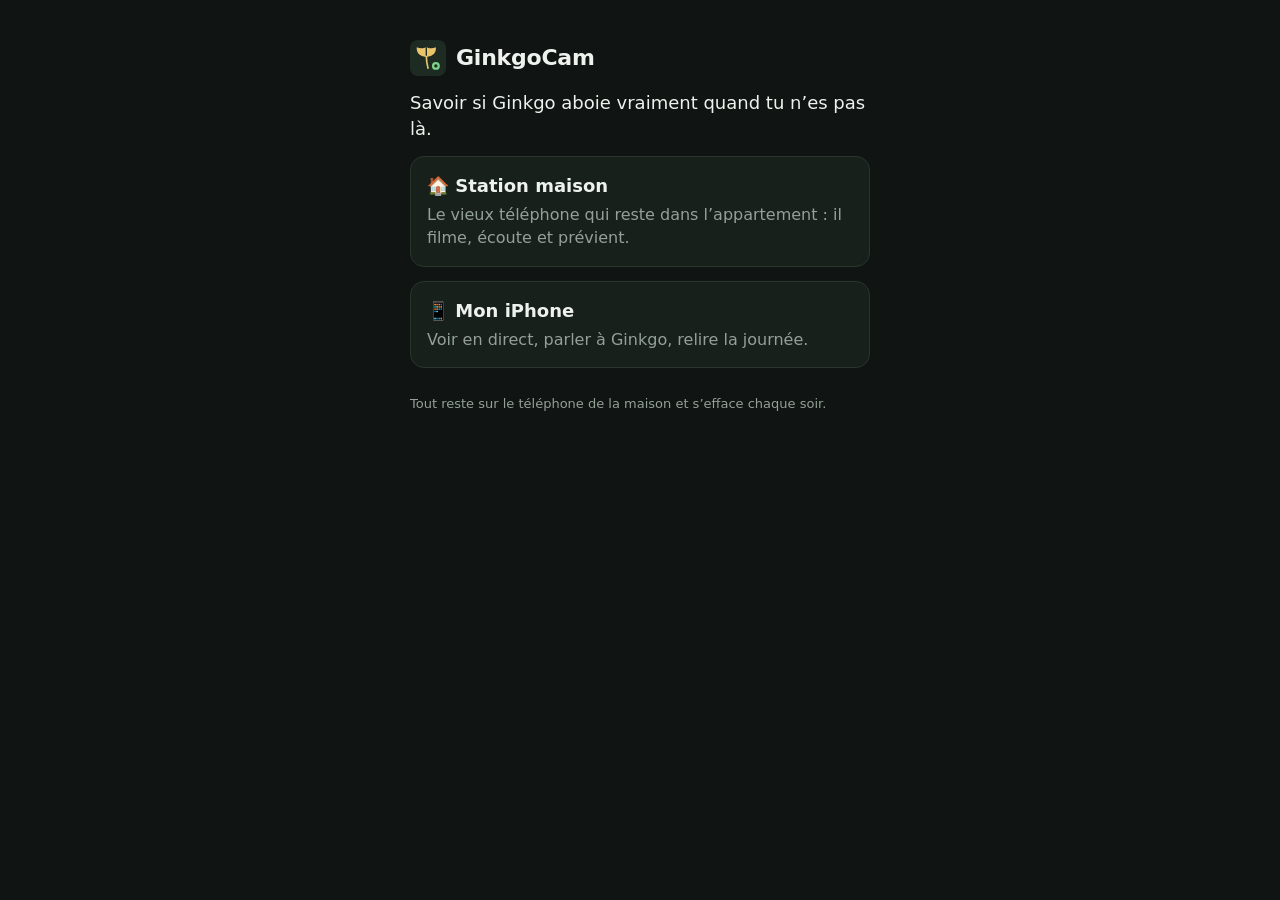
==== index.html @ d2b50363 "Crée GinkgoCam : station maison et vue iPhone pour surveiller les aboiements de Ginkgo" ====
<!doctype html>
<html lang="fr">
<head>
  <meta charset="utf-8">
  <meta name="viewport" content="width=device-width, initial-scale=1, viewport-fit=cover">
  <meta name="theme-color" content="#101412">
  <title>GinkgoCam</title>
  <link rel="manifest" href="manifest.webmanifest">
  <link rel="icon" href="icon.svg" type="image/svg+xml">
  <link rel="apple-touch-icon" href="icon.svg">
  <link rel="stylesheet" href="style.css">
</head>
<body class="index">
  <main class="boot">
    <div class="brand"><img src="icon.svg" alt=""><h1>GinkgoCam</h1></div>
    <p class="lead">Savoir si Ginkgo aboie vraiment quand tu n’es pas là.</p>
    <a class="choice" href="home.html">
      <strong>🏠 Station maison</strong>
      <span>Le vieux téléphone qui reste dans l’appartement : il filme, écoute et prévient.</span>
    </a>
    <a class="choice" href="view.html">
      <strong>📱 Mon iPhone</strong>
      <span>Voir en direct, parler à Ginkgo, relire la journée.</span>
    </a>
    <p class="hint">Tout reste sur le téléphone de la maison et s’efface chaque soir.</p>
  </main>
</body>
</html>
---- style.css ----
:root {
  --bg: #101412;
  --card: #18201b;
  --line: #2a352e;
  --text: #eef2ee;
  --muted: #93a197;
  --accent: #e9c46a;   /* feuille de ginkgo */
  --ok: #7bd389;
  --bad: #ef6f6c;
  --radius: 14px;
  color-scheme: dark;
}
* { box-sizing: border-box; }
html, body { margin: 0; background: var(--bg); color: var(--text); }
body {
  font: 16px/1.45 system-ui, -apple-system, "Segoe UI", Roboto, sans-serif;
  padding: env(safe-area-inset-top) 16px env(safe-area-inset-bottom);
  -webkit-tap-highlight-color: transparent;
}
h1 { font-size: 22px; margin: 0; letter-spacing: -0.01em; }
h2 { font-size: 17px; margin: 0 0 10px; }
.muted { color: var(--muted); }
.small { font-size: 13px; }
.hint { color: var(--muted); font-size: 13px; }
code { background: #0b0e0c; padding: 2px 6px; border-radius: 6px; font-size: 14px; word-break: break-all; color: var(--accent); }

button {
  font: inherit; color: var(--text); background: #26332b; border: 1px solid var(--line);
  border-radius: 10px; padding: 10px 14px; cursor: pointer; min-height: 44px;
}
button:active { transform: scale(0.98); }
button:disabled { opacity: 0.55; }
button.big { background: var(--accent); color: #1b1a12; border: 0; font-weight: 650; padding: 14px 18px; }
button.ghost { background: transparent; }
button.danger { background: var(--bad); color: #1d0c0c; border: 0; font-weight: 600; }
input, select { font: inherit; color: var(--text); background: #0b0e0c; border: 1px solid var(--line); border-radius: 8px; padding: 8px; }
input[type=range] { width: 100%; padding: 0; }
.row { display: flex; gap: 8px; flex-wrap: wrap; align-items: center; margin-top: 10px; }
.row.between { justify-content: space-between; margin-top: 0; }

.brand { display: flex; align-items: center; gap: 10px; }
.brand img { width: 36px; height: 36px; }
.pill { display: inline-block; padding: 3px 10px; border-radius: 99px; font-size: 13px; background: #26332b; color: var(--muted); }
.pill[data-state=on], .pill[data-ok="1"] { background: rgba(123, 211, 137, 0.15); color: var(--ok); }

/* ---------- accueil & démarrage */
.boot { max-width: 460px; margin: 0 auto; padding: 40px 0; display: flex; flex-direction: column; gap: 14px; }
.lead { font-size: 18px; margin: 0; }
.choice { display: block; text-decoration: none; color: var(--text); background: var(--card); border: 1px solid var(--line); border-radius: var(--radius); padding: 16px; }
.choice strong { display: block; font-size: 18px; margin-bottom: 4px; }
.choice span { color: var(--muted); }

/* ---------- station maison */
body.home { padding: 0; overflow: hidden; height: 100dvh; }
body.home .boot { padding: 40px 16px; }
.live { display: none; position: fixed; inset: 0; }
body.running .boot { display: none; }
body.running .live { display: block; }
.home #cam, .home #remote { position: absolute; inset: 0; width: 100%; height: 100%; object-fit: cover; background: #000; }
.home #remote { display: none; object-fit: contain; z-index: 2; }
body.home.in-call #remote { display: block; }
body.in-call .hud .panel { display: none; }
.hud { position: absolute; inset: 0; display: flex; flex-direction: column; justify-content: space-between; padding: max(12px, env(safe-area-inset-top)) 12px max(12px, env(safe-area-inset-bottom)); z-index: 3; pointer-events: none; }
.hud > * { pointer-events: auto; }
.hud .top { display: flex; justify-content: space-between; gap: 8px; }
.hud .pill { background: rgba(0, 0, 0, 0.55); backdrop-filter: blur(6px); }
.hud .pill[data-state=on], .hud .pill[data-ok="1"] { background: rgba(20, 60, 30, 0.75); }
.panel { background: rgba(10, 14, 12, 0.78); backdrop-filter: blur(10px); border-radius: var(--radius); padding: 12px; max-width: 520px; width: 100%; margin: 0 auto; }
.panel .row { margin-top: 8px; }
.panel button { flex: 1 1 auto; padding: 8px 10px; font-size: 14px; }
.meter { display: grid; grid-template-columns: 48px 1fr auto; align-items: center; gap: 8px; font-size: 13px; color: var(--muted); margin: 4px 0; }
.meter i { display: block; height: 8px; background: #0b0e0c; border-radius: 99px; overflow: hidden; }
.meter b { display: block; height: 100%; width: 0; background: var(--muted); transition: width 0.25s; }
.meter.dog b { background: var(--accent); }
.meter em { font-style: normal; min-width: 38px; text-align: right; }
.heard { margin: 6px 0 2px; font-size: 14px; color: var(--muted); }
.heard strong { color: var(--text); }
.sum { margin: 4px 0; font-weight: 600; }
.events { list-style: none; margin: 0; padding: 0; font-size: 13px; color: var(--muted); max-height: 92px; overflow: auto; }
.events li.bark { color: var(--accent); }
.saver { display: none; position: fixed; inset: 0; background: #000; z-index: 10; flex-direction: column; align-items: center; justify-content: center; text-align: center; padding: 16px; }
.saver p { margin: 4px; }
body.running.dim:not(.in-call) .saver { display: flex; }

dialog { background: var(--card); color: var(--text); border: 1px solid var(--line); border-radius: var(--radius); width: min(520px, calc(100vw - 32px)); max-height: calc(100dvh - 32px); padding: 16px; }
dialog::backdrop { background: rgba(0, 0, 0, 0.6); }
fieldset { border: 1px solid var(--line); border-radius: 10px; margin: 0 0 12px; padding: 10px 12px; display: flex; flex-direction: column; gap: 8px; }
legend { color: var(--accent); padding: 0 4px; font-size: 14px; }
fieldset label { display: flex; flex-direction: column; gap: 4px; font-size: 14px; }
fieldset label:has(input[type=radio]), fieldset label:has(input[type=checkbox]) { flex-direction: row; align-items: center; gap: 8px; }
.days { display: flex; gap: 6px; flex-wrap: wrap; }
.days label { background: #0b0e0c; border: 1px solid var(--line); border-radius: 8px; padding: 4px 8px; }
.steps { padding-left: 20px; margin: 0 0 10px; }
.steps li { margin-bottom: 8px; }
.qr { background: #fff; border-radius: 10px; padding: 8px; width: min(260px, 100%); margin: 0 auto; }
.qr svg { display: block; width: 100%; height: auto; }
#pair-link { width: 100%; margin-top: 10px; font-size: 12px; }

/* ---------- vue iPhone */
body.view { padding-bottom: calc(24px + env(safe-area-inset-bottom)); }
.bar { display: flex; align-items: center; justify-content: space-between; padding: 14px 0; position: sticky; top: 0; background: var(--bg); z-index: 1; }
.card { background: var(--card); border: 1px solid var(--line); border-radius: var(--radius); padding: 14px; margin: 0 auto 12px; max-width: 640px; }
.unpaired-msg { display: none; }
body.unpaired .unpaired-msg { display: block; }
body.unpaired .paired { display: none; }
.home-card .meter { grid-template-columns: 48px 1fr; }
.kpis { display: grid; grid-template-columns: repeat(3, 1fr); gap: 8px; }
.kpis div { background: #0b0e0c; border-radius: 10px; padding: 10px; display: flex; flex-direction: column; }
.kpis b { font-size: 20px; color: var(--accent); }
.kpis span { color: var(--muted); font-size: 12px; }
.verdict { margin: 10px 0; }
.chart { display: flex; align-items: flex-end; gap: 3px; height: 90px; padding-top: 6px; }
.chart .col { flex: 1; display: flex; flex-direction: column; justify-content: flex-end; height: 100%; }
.chart .col i { display: block; background: var(--accent); border-radius: 3px 3px 0 0; min-height: 2px; opacity: 0.9; }
.chart .col span { font-size: 10px; color: var(--muted); text-align: center; height: 14px; }
.timeline { list-style: none; margin: 0; padding: 0; }
.timeline li { display: grid; grid-template-columns: 46px 1fr auto; gap: 8px; align-items: center; padding: 8px 0; border-top: 1px solid var(--line); }
.timeline li:first-child { border-top: 0; }
.timeline time { color: var(--muted); font-size: 13px; font-variant-numeric: tabular-nums; }
.timeline li.bark strong { color: var(--accent); }
.timeline small { display: block; color: var(--muted); }
.timeline li.sound, .timeline li.system { font-size: 14px; }
.timeline button { padding: 6px 10px; min-height: 36px; font-size: 13px; }

.call { display: none; position: fixed; inset: 0; background: #000; z-index: 20; }
body.in-call .call { display: block; }
.call #remote { display: block; position: absolute; inset: 0; width: 100%; height: 100%; object-fit: contain; }
.call #self { position: absolute; top: max(14px, env(safe-area-inset-top)); right: 14px; width: 28vw; max-width: 140px; aspect-ratio: 3/4; object-fit: cover; border-radius: 12px; border: 2px solid rgba(255, 255, 255, 0.4); transform: scaleX(-1); }
.live-msg { position: absolute; left: 16px; right: 16px; top: 45%; text-align: center; color: var(--muted); }
.call-bar { position: absolute; left: 0; right: 0; bottom: 0; display: flex; gap: 8px; padding: 12px 16px max(16px, env(safe-area-inset-bottom)); background: linear-gradient(transparent, rgba(0, 0, 0, 0.8)); }
.call-bar button { flex: 1; font-size: 14px; padding: 12px 6px; }
#btn-mic[data-on="1"] { background: var(--ok); color: #0c1a10; border: 0; font-weight: 650; }
#clip-video { width: 100%; max-height: 70dvh; background: #000; border-radius: 10px; }
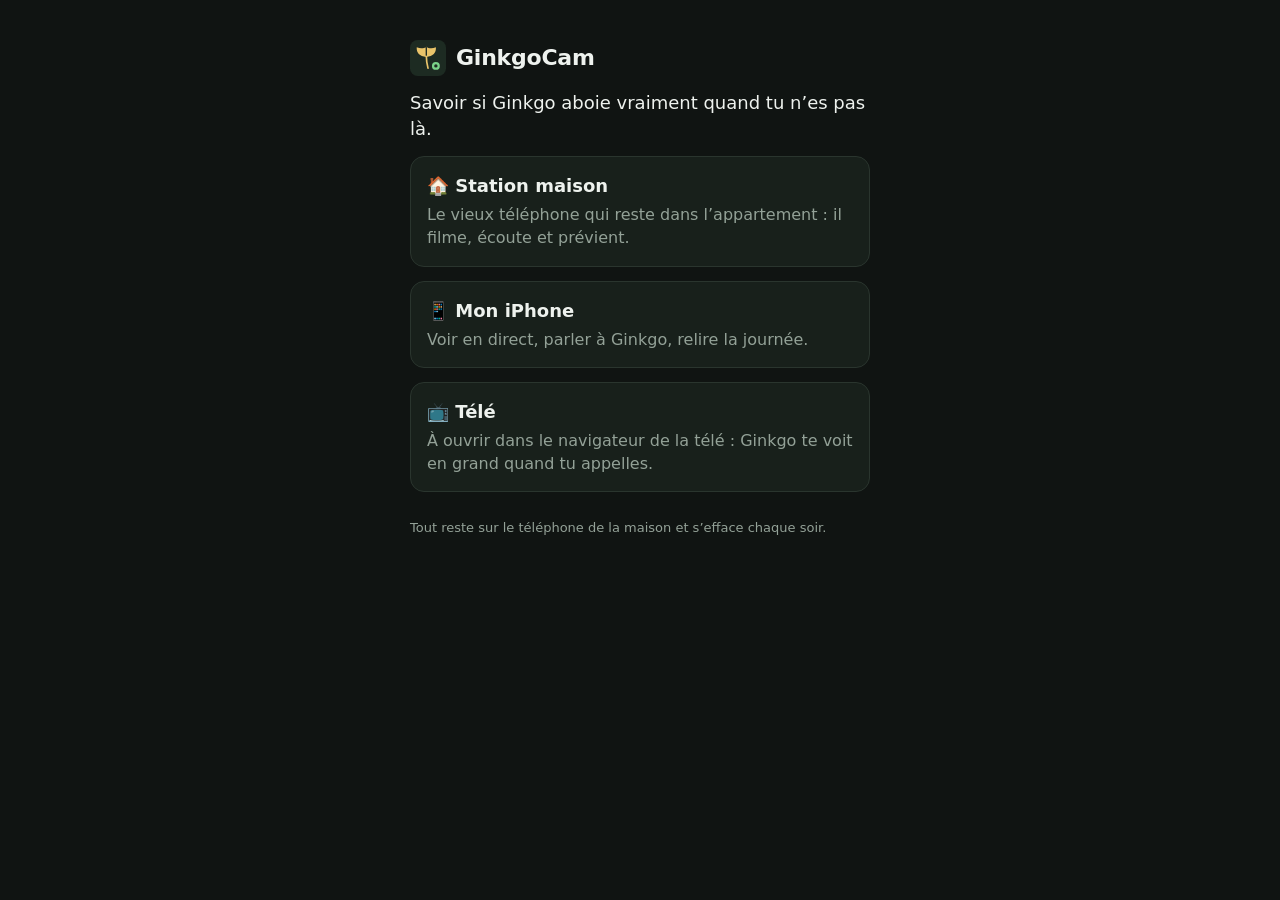
==== commit 74ad162a: "Ajoute l'affichage sur la télé : association par code, renvoi de l'appel et son confirmé par la télé" ====
--- a/index.html
+++ b/index.html
@@ -7,8 +7,14 @@
   <title>GinkgoCam</title>
   <link rel="manifest" href="manifest.webmanifest">
   <link rel="icon" href="icon.svg" type="image/svg+xml">
-  <link rel="apple-touch-icon" href="icon.svg">
+  <link rel="apple-touch-icon" href="icon-180.png">
   <link rel="stylesheet" href="style.css">
+  <script>
+    // iPhone déjà appairé (et ce n'est pas la station) : on va directement à la vue.
+    try {
+      if (localStorage.getItem('ginkgocam.view') && !localStorage.getItem('ginkgocam.home')) location.replace('view.html');
+    } catch (e) { /* stockage bloqué */ }
+  </script>
 </head>
 <body class="index">
   <main class="boot">
@@ -22,6 +28,10 @@
       <strong>📱 Mon iPhone</strong>
       <span>Voir en direct, parler à Ginkgo, relire la journée.</span>
     </a>
+    <a class="choice" href="tv.html">
+      <strong>📺 Télé</strong>
+      <span>À ouvrir dans le navigateur de la télé : Ginkgo te voit en grand quand tu appelles.</span>
+    </a>
     <p class="hint">Tout reste sur le téléphone de la maison et s’efface chaque soir.</p>
   </main>
 </body>
--- a/style.css
+++ b/style.css
@@ -95,11 +95,15 @@
 .qr { background: #fff; border-radius: 10px; padding: 8px; width: min(260px, 100%); margin: 0 auto; }
 .qr svg { display: block; width: 100%; height: auto; }
 #pair-link { width: 100%; margin-top: 10px; font-size: 12px; }
+h2.sep { margin-top: 22px; padding-top: 14px; border-top: 1px solid var(--line); }
+#tv-code { font-size: 20px; letter-spacing: 3px; width: 9em; }
 
 /* ---------- vue iPhone */
 body.view { padding-bottom: calc(24px + env(safe-area-inset-bottom)); }
 .bar { display: flex; align-items: center; justify-content: space-between; padding: 14px 0; position: sticky; top: 0; background: var(--bg); z-index: 1; }
 .card { background: var(--card); border: 1px solid var(--line); border-radius: var(--radius); padding: 14px; margin: 0 auto 12px; max-width: 640px; }
+.install { border-color: var(--accent); }
+[hidden] { display: none !important; }
 .unpaired-msg { display: none; }
 body.unpaired .unpaired-msg { display: block; }
 body.unpaired .paired { display: none; }
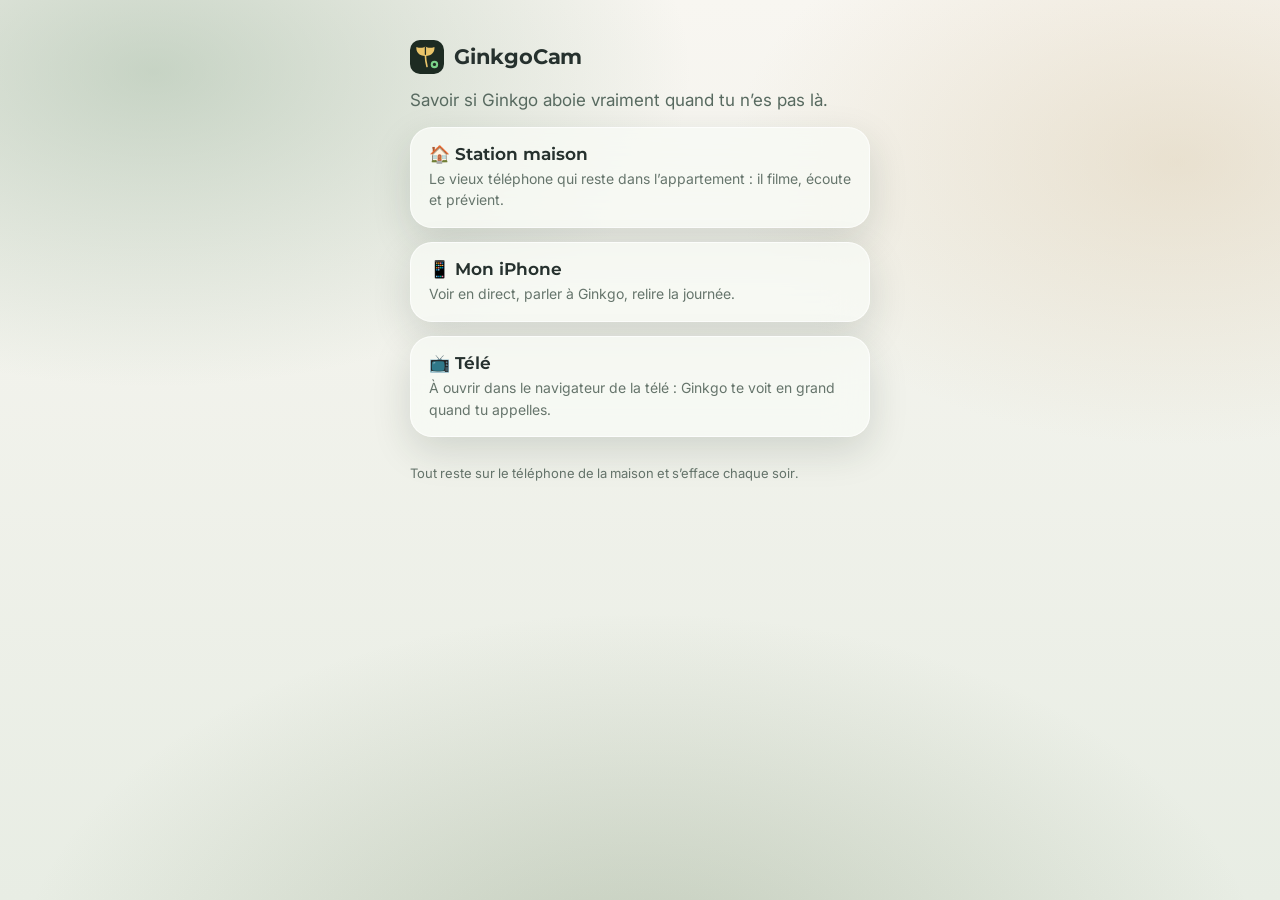
==== commit 2f09b544: "Applique le style Glass V3 (verre, capsules, Inter/Montserrat, clair/sombre) et affine la barre d'ap" ====
--- a/index.html
+++ b/index.html
@@ -3,7 +3,11 @@
 <head>
   <meta charset="utf-8">
   <meta name="viewport" content="width=device-width, initial-scale=1, viewport-fit=cover">
-  <meta name="theme-color" content="#101412">
+  <meta name="theme-color" content="#EEF1EA" media="(prefers-color-scheme: light)">
+  <meta name="theme-color" content="#18201C" media="(prefers-color-scheme: dark)">
+  <link rel="preconnect" href="https://fonts.googleapis.com">
+  <link rel="preconnect" href="https://fonts.gstatic.com" crossorigin>
+  <link rel="stylesheet" href="https://fonts.googleapis.com/css2?family=Inter:wght@400;500;600&family=Montserrat:wght@600;700&display=swap">
   <title>GinkgoCam</title>
   <link rel="manifest" href="manifest.webmanifest">
   <link rel="icon" href="icon.svg" type="image/svg+xml">
--- a/style.css
+++ b/style.css
@@ -1,137 +1,274 @@
+/* GinkgoCam — style « Glass » repris de la charte BXR Glass V3
+   (Documents\BXR\docs\design\BXR_DESIGN_SYSTEM_GLASS_V3.md) : verre dépoli, capsules, Inter / Montserrat,
+   palette forêt-sauge-ivoire, thèmes clair / sombre suivant le téléphone. */
+
 :root {
-  --bg: #101412;
-  --card: #18201b;
-  --line: #2a352e;
-  --text: #eef2ee;
-  --muted: #93a197;
-  --accent: #e9c46a;   /* feuille de ginkgo */
-  --ok: #7bd389;
-  --bad: #ef6f6c;
-  --radius: 14px;
-  color-scheme: dark;
-}
+  /* marque (§2.1) */
+  --forest: #2F5D3A;
+  --sage: #8CAA8F;
+  --terracotta: #C97955;
+  /* statuts opérationnels (§2.2) — jamais seuls : toujours avec un texte */
+  --st-ok: #397C50;
+  --st-live: #397CB6;
+  --st-wait: #D99A3D;
+  --st-bad: #D75B55;
+  --st-off: #8B8E90;
+
+  /* mode clair (§2.3) */
+  --primary: #2F5D3A;
+  --text: #26312E;
+  --text-2: #586A60;
+  --muted: #66756C;
+  --glass-light: rgba(248, 250, 246, 0.58);
+  --glass: rgba(248, 250, 246, 0.80);
+  --glass-strong: rgba(248, 250, 246, 0.94);
+  --stroke: rgba(255, 255, 255, 0.66);
+  --stroke-contrast: rgba(68, 93, 75, 0.15);
+  --inset: rgba(226, 234, 224, 0.76);
+  --shadow: 0 14px 38px rgba(30, 45, 34, 0.15);
+  --on-primary: #F8F6F1;
+  --bg: #EEF1EA;
+  --bg-art:
+    radial-gradient(60% 50% at 12% 8%, rgba(140, 170, 143, 0.45), transparent 70%),
+    radial-gradient(50% 45% at 92% 18%, rgba(214, 195, 161, 0.40), transparent 70%),
+    radial-gradient(70% 60% at 50% 110%, rgba(107, 127, 91, 0.30), transparent 70%),
+    linear-gradient(180deg, #F8F6F1 0%, #E8EDE4 100%);
+  --blur: blur(20px) saturate(1.35);
+  --r-win: 22px;
+  --r-card: 14px;
+  --font: Inter, system-ui, -apple-system, "Segoe UI", Roboto, sans-serif;
+  --font-title: Montserrat, Inter, system-ui, sans-serif;
+  color-scheme: light;
+}
+
+/* mode sombre (§2.4) — suit le réglage du téléphone */
+@media (prefers-color-scheme: dark) {
+  :root {
+    --primary: #9DBFA4;
+    --text: #F5F6F2;
+    --text-2: #D4DFD5;
+    --muted: #BECFC1;
+    --glass-light: rgba(31, 42, 36, 0.63);
+    --glass: rgba(30, 40, 35, 0.82);
+    --glass-strong: rgba(29, 38, 34, 0.95);
+    --stroke: rgba(255, 255, 255, 0.15);
+    --stroke-contrast: rgba(255, 255, 255, 0.10);
+    --inset: rgba(66, 83, 72, 0.78);
+    --shadow: 0 16px 42px rgba(0, 0, 0, 0.35);
+    --on-primary: #17221B;
+    --bg: #18201C;
+    --bg-art:
+      radial-gradient(60% 50% at 10% 5%, rgba(57, 124, 80, 0.30), transparent 70%),
+      radial-gradient(50% 45% at 95% 20%, rgba(201, 121, 85, 0.16), transparent 70%),
+      radial-gradient(70% 60% at 50% 110%, rgba(107, 127, 91, 0.25), transparent 70%),
+      linear-gradient(180deg, #1C2621 0%, #141A17 100%);
+    color-scheme: dark;
+  }
+}
+
+/* verre indisponible ou transparence réduite : surfaces opaques (§3, dégradation gracieuse) */
+@supports not ((backdrop-filter: blur(1px)) or (-webkit-backdrop-filter: blur(1px))) {
+  :root { --glass-light: var(--glass-strong); --glass: var(--glass-strong); }
+}
+@media (prefers-reduced-transparency: reduce) {
+  :root { --glass-light: var(--glass-strong); --glass: var(--glass-strong); --blur: none; }
+}
+
 * { box-sizing: border-box; }
-html, body { margin: 0; background: var(--bg); color: var(--text); }
+html { background: var(--bg); }
 body {
-  font: 16px/1.45 system-ui, -apple-system, "Segoe UI", Roboto, sans-serif;
+  margin: 0; color: var(--text); background: var(--bg-art); background-attachment: fixed; min-height: 100dvh;
+  font: 15px/1.45 var(--font);
   padding: env(safe-area-inset-top) 16px env(safe-area-inset-bottom);
   -webkit-tap-highlight-color: transparent;
-}
-h1 { font-size: 22px; margin: 0; letter-spacing: -0.01em; }
-h2 { font-size: 17px; margin: 0 0 10px; }
+  font-variant-numeric: tabular-nums;
+}
+h1, h2 { font-family: var(--font-title); letter-spacing: -0.01em; }
+h1 { font-size: 21px; font-weight: 700; margin: 0; }
+h2 { font-size: 16px; font-weight: 650; margin: 0 0 10px; }
 .muted { color: var(--muted); }
 .small { font-size: 13px; }
 .hint { color: var(--muted); font-size: 13px; }
-code { background: #0b0e0c; padding: 2px 6px; border-radius: 6px; font-size: 14px; word-break: break-all; color: var(--accent); }
-
+code {
+  background: var(--inset); padding: 3px 8px; border-radius: 8px; font-size: 13px; word-break: break-all;
+  color: var(--primary); font-family: ui-monospace, "SF Mono", Consolas, monospace;
+}
+
+/* surfaces de verre */
+.glass, .card, dialog, .panel, .pill, .bar, .call-bar button, .choice {
+  -webkit-backdrop-filter: var(--blur); backdrop-filter: var(--blur);
+}
+
+/* ---------- boutons : capsules (§5) */
 button {
-  font: inherit; color: var(--text); background: #26332b; border: 1px solid var(--line);
-  border-radius: 10px; padding: 10px 14px; cursor: pointer; min-height: 44px;
-}
-button:active { transform: scale(0.98); }
-button:disabled { opacity: 0.55; }
-button.big { background: var(--accent); color: #1b1a12; border: 0; font-weight: 650; padding: 14px 18px; }
+  font: 500 14px/1 var(--font); color: var(--text);
+  background: var(--glass-light); border: 1px solid var(--stroke-contrast);
+  border-radius: 999px; padding: 0 16px; min-height: 40px; cursor: pointer;
+  -webkit-backdrop-filter: var(--blur); backdrop-filter: var(--blur);
+  transition: transform 120ms ease, background 140ms ease, box-shadow 140ms ease;
+}
+button:hover { background: var(--glass); }
+button:active { transform: scale(0.97); }
+button:focus-visible, input:focus-visible, summary:focus-visible, a:focus-visible { outline: 2px solid var(--primary); outline-offset: 2px; }
+button:disabled { opacity: 0.5; cursor: default; }
+button.big { background: var(--primary); color: var(--on-primary); border-color: transparent; font-weight: 600; min-height: 44px; padding: 0 20px; box-shadow: var(--shadow); }
 button.ghost { background: transparent; }
-button.danger { background: var(--bad); color: #1d0c0c; border: 0; font-weight: 600; }
-input, select { font: inherit; color: var(--text); background: #0b0e0c; border: 1px solid var(--line); border-radius: 8px; padding: 8px; }
-input[type=range] { width: 100%; padding: 0; }
+button.danger { background: var(--st-bad); color: #fff; border-color: transparent; font-weight: 600; }
+input, select {
+  font: 15px var(--font); color: var(--text); background: var(--inset);
+  border: 1px solid var(--stroke-contrast); border-radius: 12px; padding: 9px 12px; min-height: 40px;
+}
+input[type=range] { width: 100%; padding: 0; background: none; border: 0; accent-color: var(--primary); }
+input[type=radio], input[type=checkbox] { accent-color: var(--primary); min-height: 0; }
 .row { display: flex; gap: 8px; flex-wrap: wrap; align-items: center; margin-top: 10px; }
 .row.between { justify-content: space-between; margin-top: 0; }
 
 .brand { display: flex; align-items: center; gap: 10px; }
-.brand img { width: 36px; height: 36px; }
-.pill { display: inline-block; padding: 3px 10px; border-radius: 99px; font-size: 13px; background: #26332b; color: var(--muted); }
-.pill[data-state=on], .pill[data-ok="1"] { background: rgba(123, 211, 137, 0.15); color: var(--ok); }
+.brand img { width: 34px; height: 34px; border-radius: 10px; }
+.pill {
+  display: inline-flex; align-items: center; gap: 6px; padding: 4px 11px; border-radius: 999px; font-size: 12.5px; font-weight: 500;
+  background: var(--glass-light); border: 1px solid var(--stroke-contrast); color: var(--text-2);
+  white-space: nowrap; max-width: 62vw; overflow: hidden; text-overflow: ellipsis;
+}
+.pill::before { content: ""; width: 7px; height: 7px; border-radius: 50%; background: var(--st-off); }
+.pill[data-state=on]::before, .pill[data-ok="1"]::before { background: var(--st-ok); }
+.pill[data-state=on], .pill[data-ok="1"] { color: var(--text); }
 
 /* ---------- accueil & démarrage */
 .boot { max-width: 460px; margin: 0 auto; padding: 40px 0; display: flex; flex-direction: column; gap: 14px; }
-.lead { font-size: 18px; margin: 0; }
-.choice { display: block; text-decoration: none; color: var(--text); background: var(--card); border: 1px solid var(--line); border-radius: var(--radius); padding: 16px; }
-.choice strong { display: block; font-size: 18px; margin-bottom: 4px; }
-.choice span { color: var(--muted); }
-
-/* ---------- station maison */
+.lead { font-size: 17px; margin: 0; color: var(--text-2); }
+.choice {
+  display: block; text-decoration: none; color: var(--text); background: var(--glass);
+  border: 1px solid var(--stroke); border-radius: var(--r-win); padding: 16px 18px; box-shadow: var(--shadow);
+  transition: transform 140ms ease;
+}
+.choice:active { transform: scale(0.98); }
+.choice strong { display: block; font: 650 17px var(--font-title); margin-bottom: 4px; }
+.choice span { color: var(--muted); font-size: 14px; }
+
+/* ---------- station maison (plein écran vidéo, panneau de verre compact) */
 body.home { padding: 0; overflow: hidden; height: 100dvh; }
 body.home .boot { padding: 40px 16px; }
-.live { display: none; position: fixed; inset: 0; }
+.live { display: none; position: fixed; inset: 0; background: #000; }
 body.running .boot { display: none; }
 body.running .live { display: block; }
 .home #cam, .home #remote { position: absolute; inset: 0; width: 100%; height: 100%; object-fit: cover; background: #000; }
 .home #remote { display: none; object-fit: contain; z-index: 2; }
 body.home.in-call #remote { display: block; }
 body.in-call .hud .panel { display: none; }
-.hud { position: absolute; inset: 0; display: flex; flex-direction: column; justify-content: space-between; padding: max(12px, env(safe-area-inset-top)) 12px max(12px, env(safe-area-inset-bottom)); z-index: 3; pointer-events: none; }
+.hud {
+  position: absolute; inset: 0; display: flex; flex-direction: column; justify-content: space-between; z-index: 3; pointer-events: none;
+  padding: max(10px, env(safe-area-inset-top)) 10px max(10px, env(safe-area-inset-bottom));
+}
 .hud > * { pointer-events: auto; }
 .hud .top { display: flex; justify-content: space-between; gap: 8px; }
-.hud .pill { background: rgba(0, 0, 0, 0.55); backdrop-filter: blur(6px); }
-.hud .pill[data-state=on], .hud .pill[data-ok="1"] { background: rgba(20, 60, 30, 0.75); }
-.panel { background: rgba(10, 14, 12, 0.78); backdrop-filter: blur(10px); border-radius: var(--radius); padding: 12px; max-width: 520px; width: 100%; margin: 0 auto; }
-.panel .row { margin-top: 8px; }
-.panel button { flex: 1 1 auto; padding: 8px 10px; font-size: 14px; }
-.meter { display: grid; grid-template-columns: 48px 1fr auto; align-items: center; gap: 8px; font-size: 13px; color: var(--muted); margin: 4px 0; }
-.meter i { display: block; height: 8px; background: #0b0e0c; border-radius: 99px; overflow: hidden; }
-.meter b { display: block; height: 100%; width: 0; background: var(--muted); transition: width 0.25s; }
-.meter.dog b { background: var(--accent); }
-.meter em { font-style: normal; min-width: 38px; text-align: right; }
-.heard { margin: 6px 0 2px; font-size: 14px; color: var(--muted); }
+.panel {
+  background: var(--glass); border: 1px solid var(--stroke); border-radius: var(--r-win); box-shadow: var(--shadow);
+  padding: 10px 12px; max-width: 520px; width: 100%; margin: 0 auto;
+}
+.panel .row { margin-top: 8px; gap: 6px; }
+.panel button { flex: 1 1 auto; min-height: 36px; padding: 0 10px; font-size: 13px; }
+.meter { display: grid; grid-template-columns: 44px 1fr auto; align-items: center; gap: 8px; font-size: 12px; color: var(--muted); margin: 3px 0; }
+.meter i { display: block; height: 6px; background: var(--inset); border-radius: 99px; overflow: hidden; }
+.meter b { display: block; height: 100%; width: 0; background: var(--sage); border-radius: 99px; transition: width 0.25s; }
+.meter.dog b { background: var(--terracotta); }
+.meter em { font-style: normal; min-width: 34px; text-align: right; }
+.heard { margin: 4px 0 2px; font-size: 13px; color: var(--muted); }
 .heard strong { color: var(--text); }
-.sum { margin: 4px 0; font-weight: 600; }
-.events { list-style: none; margin: 0; padding: 0; font-size: 13px; color: var(--muted); max-height: 92px; overflow: auto; }
-.events li.bark { color: var(--accent); }
-.saver { display: none; position: fixed; inset: 0; background: #000; z-index: 10; flex-direction: column; align-items: center; justify-content: center; text-align: center; padding: 16px; }
+.sum { margin: 4px 0; font-weight: 600; font-size: 14px; }
+.events { list-style: none; margin: 0; padding: 0; font-size: 12.5px; color: var(--muted); max-height: 58px; overflow: auto; }
+.events li.bark { color: var(--terracotta); }
+.saver {
+  display: none; position: fixed; inset: 0; background: #000; color: #9aa69e; z-index: 10;
+  flex-direction: column; align-items: center; justify-content: center; text-align: center; padding: 16px;
+}
 .saver p { margin: 4px; }
 body.running.dim:not(.in-call) .saver { display: flex; }
-
-dialog { background: var(--card); color: var(--text); border: 1px solid var(--line); border-radius: var(--radius); width: min(520px, calc(100vw - 32px)); max-height: calc(100dvh - 32px); padding: 16px; }
-dialog::backdrop { background: rgba(0, 0, 0, 0.6); }
-fieldset { border: 1px solid var(--line); border-radius: 10px; margin: 0 0 12px; padding: 10px 12px; display: flex; flex-direction: column; gap: 8px; }
-legend { color: var(--accent); padding: 0 4px; font-size: 14px; }
+@media (max-height: 640px) { .events { display: none; } }
+
+/* ---------- fenêtres de dialogue (glass/strong) */
+dialog {
+  background: var(--glass-strong); color: var(--text); border: 1px solid var(--stroke); border-radius: var(--r-win);
+  box-shadow: var(--shadow); width: min(520px, calc(100vw - 24px)); max-height: calc(100dvh - 32px); padding: 18px;
+}
+dialog::backdrop { background: rgba(20, 28, 23, 0.45); -webkit-backdrop-filter: blur(6px); backdrop-filter: blur(6px); }
+fieldset { border: 1px solid var(--stroke-contrast); border-radius: var(--r-card); margin: 0 0 12px; padding: 10px 12px; display: flex; flex-direction: column; gap: 8px; background: var(--inset); }
+legend { color: var(--primary); padding: 0 4px; font: 600 13px var(--font-title); }
 fieldset label { display: flex; flex-direction: column; gap: 4px; font-size: 14px; }
 fieldset label:has(input[type=radio]), fieldset label:has(input[type=checkbox]) { flex-direction: row; align-items: center; gap: 8px; }
 .days { display: flex; gap: 6px; flex-wrap: wrap; }
-.days label { background: #0b0e0c; border: 1px solid var(--line); border-radius: 8px; padding: 4px 8px; }
+.days label { background: var(--glass); border: 1px solid var(--stroke-contrast); border-radius: 999px; padding: 4px 10px; }
 .steps { padding-left: 20px; margin: 0 0 10px; }
 .steps li { margin-bottom: 8px; }
-.qr { background: #fff; border-radius: 10px; padding: 8px; width: min(260px, 100%); margin: 0 auto; }
+.qr { background: #fff; border-radius: var(--r-card); padding: 8px; width: min(240px, 100%); margin: 0 auto; }
 .qr svg { display: block; width: 100%; height: auto; }
 #pair-link { width: 100%; margin-top: 10px; font-size: 12px; }
-h2.sep { margin-top: 22px; padding-top: 14px; border-top: 1px solid var(--line); }
+h2.sep { margin-top: 22px; padding-top: 14px; border-top: 1px solid var(--stroke-contrast); }
 #tv-code { font-size: 20px; letter-spacing: 3px; width: 9em; }
 
 /* ---------- vue iPhone */
 body.view { padding-bottom: calc(24px + env(safe-area-inset-bottom)); }
-.bar { display: flex; align-items: center; justify-content: space-between; padding: 14px 0; position: sticky; top: 0; background: var(--bg); z-index: 1; }
-.card { background: var(--card); border: 1px solid var(--line); border-radius: var(--radius); padding: 14px; margin: 0 auto 12px; max-width: 640px; }
-.install { border-color: var(--accent); }
+.bar {
+  display: flex; align-items: center; justify-content: space-between; position: sticky; top: max(8px, env(safe-area-inset-top)); z-index: 5;
+  margin: 8px auto 14px; max-width: 640px; padding: 6px 8px 6px 10px; min-height: 48px;
+  background: var(--glass); border: 1px solid var(--stroke); border-radius: 999px; box-shadow: var(--shadow);
+}
+.bar h1 { font-size: 17px; }
+.bar .brand img { width: 30px; height: 30px; }
+.card {
+  background: var(--glass); border: 1px solid var(--stroke); border-radius: var(--r-win); box-shadow: var(--shadow);
+  padding: 16px; margin: 0 auto 12px; max-width: 640px;
+}
+.install { border-color: var(--sage); }
 [hidden] { display: none !important; }
 .unpaired-msg { display: none; }
 body.unpaired .unpaired-msg { display: block; }
 body.unpaired .paired { display: none; }
-.home-card .meter { grid-template-columns: 48px 1fr; }
+.home-card .meter { grid-template-columns: 44px 1fr; }
 .kpis { display: grid; grid-template-columns: repeat(3, 1fr); gap: 8px; }
-.kpis div { background: #0b0e0c; border-radius: 10px; padding: 10px; display: flex; flex-direction: column; }
-.kpis b { font-size: 20px; color: var(--accent); }
+.kpis div { background: var(--inset); border-radius: var(--r-card); padding: 10px; display: flex; flex-direction: column; }
+.kpis b { font: 700 20px var(--font-title); color: var(--primary); }
 .kpis span { color: var(--muted); font-size: 12px; }
 .verdict { margin: 10px 0; }
-.chart { display: flex; align-items: flex-end; gap: 3px; height: 90px; padding-top: 6px; }
+.chart { display: flex; align-items: flex-end; gap: 3px; height: 88px; padding-top: 6px; }
 .chart .col { flex: 1; display: flex; flex-direction: column; justify-content: flex-end; height: 100%; }
-.chart .col i { display: block; background: var(--accent); border-radius: 3px 3px 0 0; min-height: 2px; opacity: 0.9; }
+.chart .col i { display: block; background: var(--terracotta); border-radius: 4px 4px 1px 1px; min-height: 2px; opacity: 0.85; }
 .chart .col span { font-size: 10px; color: var(--muted); text-align: center; height: 14px; }
 .timeline { list-style: none; margin: 0; padding: 0; }
-.timeline li { display: grid; grid-template-columns: 46px 1fr auto; gap: 8px; align-items: center; padding: 8px 0; border-top: 1px solid var(--line); }
+.timeline li { display: grid; grid-template-columns: 44px 1fr auto; gap: 8px; align-items: center; padding: 9px 0; border-top: 1px solid var(--stroke-contrast); }
 .timeline li:first-child { border-top: 0; }
-.timeline time { color: var(--muted); font-size: 13px; font-variant-numeric: tabular-nums; }
-.timeline li.bark strong { color: var(--accent); }
+.timeline time { color: var(--muted); font-size: 13px; }
+.timeline li.bark strong { color: var(--terracotta); }
 .timeline small { display: block; color: var(--muted); }
 .timeline li.sound, .timeline li.system { font-size: 14px; }
-.timeline button { padding: 6px 10px; min-height: 36px; font-size: 13px; }
-
+.timeline button { min-height: 32px; padding: 0 12px; font-size: 13px; }
+details summary { cursor: pointer; list-style: none; padding: 2px 0; }
+details summary::-webkit-details-marker { display: none; }
+details summary::after { content: " ▾"; color: var(--muted); }
+details[open] summary::after { content: " ▴"; }
+details[open] summary { margin-bottom: 10px; }
+
+/* direct plein écran : barre de commandes fine, qui ne cache plus le bas de l'image */
 .call { display: none; position: fixed; inset: 0; background: #000; z-index: 20; }
 body.in-call .call { display: block; }
 .call #remote { display: block; position: absolute; inset: 0; width: 100%; height: 100%; object-fit: contain; }
-.call #self { position: absolute; top: max(14px, env(safe-area-inset-top)); right: 14px; width: 28vw; max-width: 140px; aspect-ratio: 3/4; object-fit: cover; border-radius: 12px; border: 2px solid rgba(255, 255, 255, 0.4); transform: scaleX(-1); }
-.live-msg { position: absolute; left: 16px; right: 16px; top: 45%; text-align: center; color: var(--muted); }
-.call-bar { position: absolute; left: 0; right: 0; bottom: 0; display: flex; gap: 8px; padding: 12px 16px max(16px, env(safe-area-inset-bottom)); background: linear-gradient(transparent, rgba(0, 0, 0, 0.8)); }
-.call-bar button { flex: 1; font-size: 14px; padding: 12px 6px; }
-#btn-mic[data-on="1"] { background: var(--ok); color: #0c1a10; border: 0; font-weight: 650; }
-#clip-video { width: 100%; max-height: 70dvh; background: #000; border-radius: 10px; }
+.call #self {
+  position: absolute; top: max(12px, env(safe-area-inset-top)); right: 12px; width: 22vw; max-width: 110px; aspect-ratio: 3/4;
+  object-fit: cover; border-radius: 14px; border: 1px solid rgba(255, 255, 255, 0.35); transform: scaleX(-1); box-shadow: 0 8px 24px rgba(0, 0, 0, 0.4);
+}
+.live-msg { position: absolute; left: 16px; right: 16px; top: 45%; text-align: center; color: #c9d3cb; }
+.call-bar {
+  position: absolute; left: 50%; transform: translateX(-50%); bottom: max(10px, env(safe-area-inset-bottom));
+  display: flex; gap: 6px; padding: 5px; max-width: calc(100% - 20px);
+  background: rgba(20, 28, 23, 0.55); border: 1px solid rgba(255, 255, 255, 0.14); border-radius: 999px;
+  -webkit-backdrop-filter: var(--blur); backdrop-filter: var(--blur);
+}
+.call-bar button {
+  min-height: 36px; padding: 0 12px; font-size: 13px; white-space: nowrap;
+  color: #F5F6F2; background: rgba(255, 255, 255, 0.10); border-color: rgba(255, 255, 255, 0.12);
+}
+.call-bar button.danger { background: var(--st-bad); }
+#btn-mic[data-on="1"] { background: var(--st-ok); color: #fff; border-color: transparent; font-weight: 600; }
+#clip-video { width: 100%; max-height: 70dvh; background: #000; border-radius: var(--r-card); }
+
+@media (prefers-reduced-motion: reduce) { * { transition: none !important; } }
